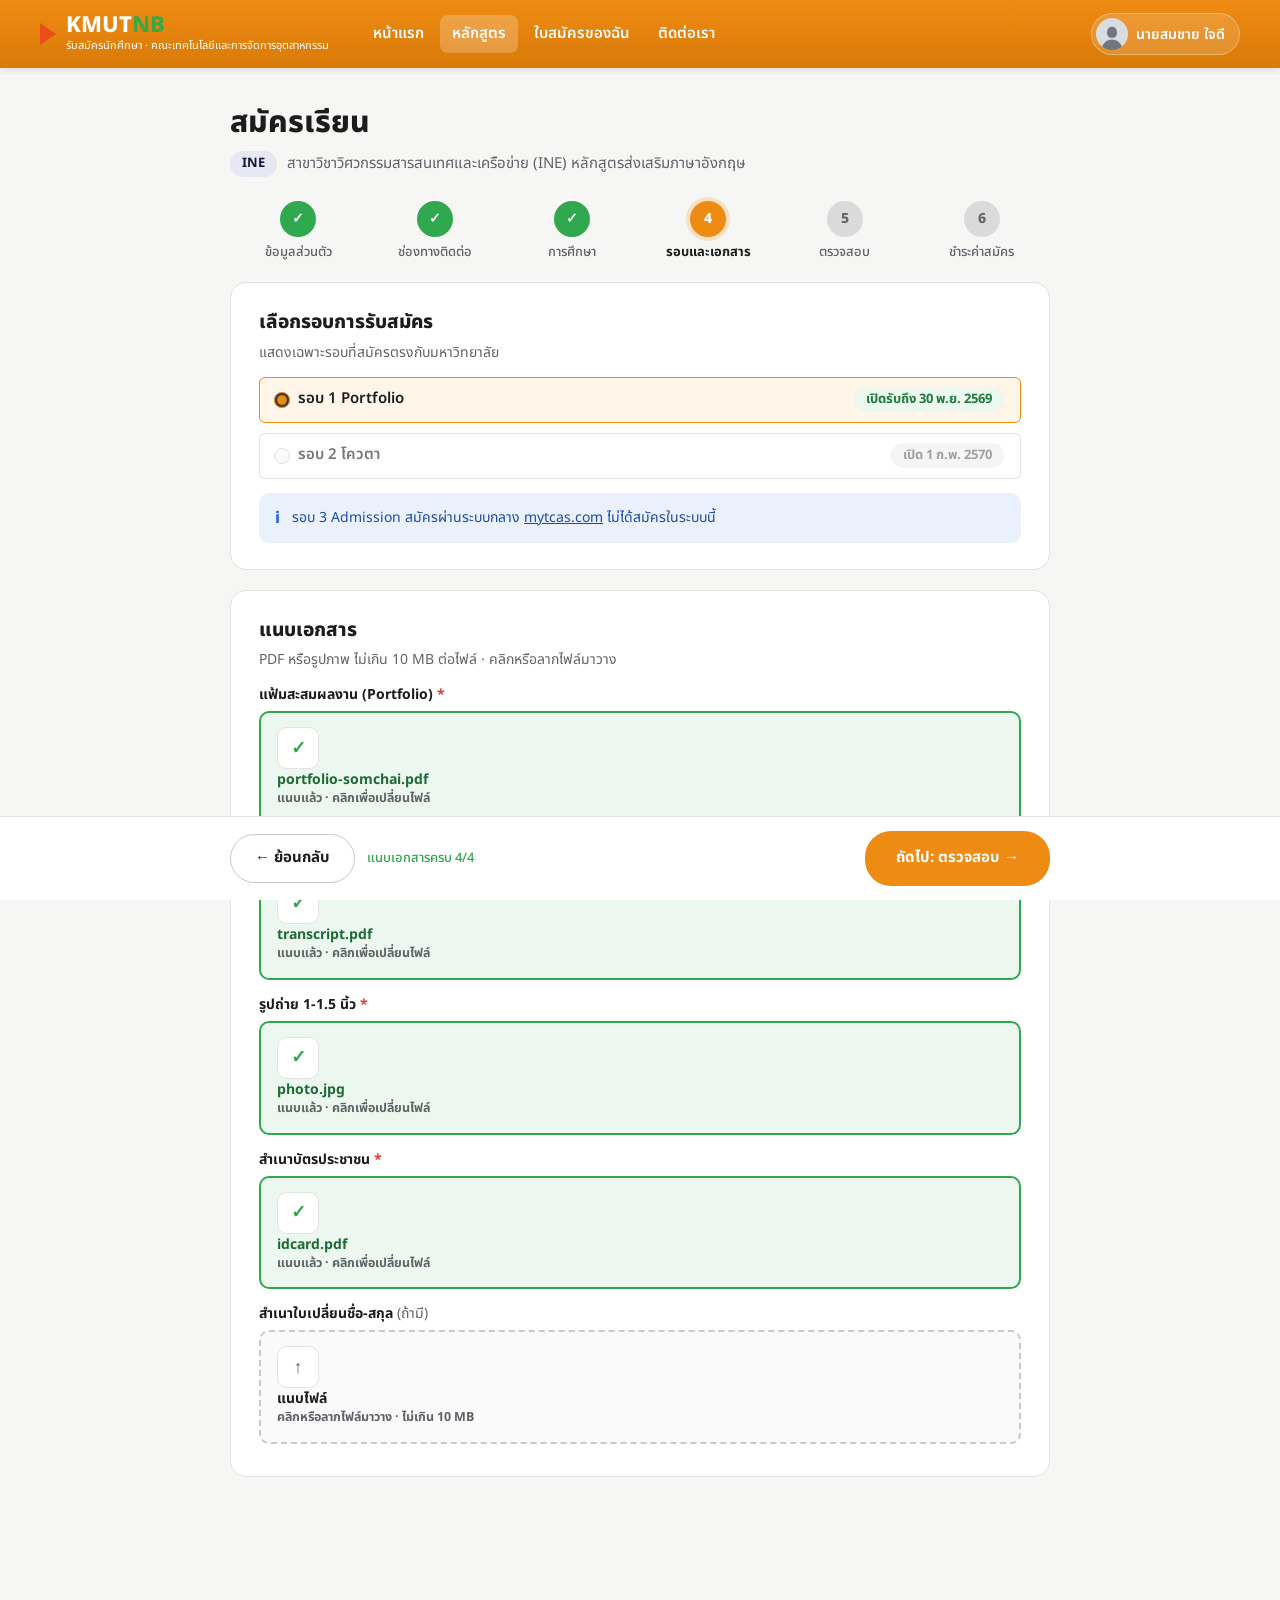
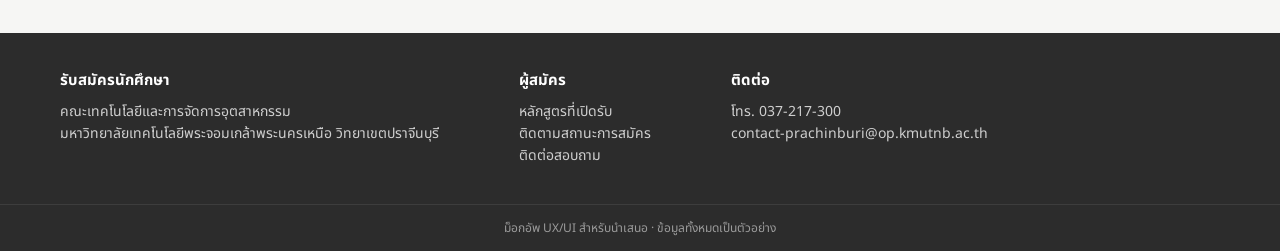
==== apply.html @ 2e982b3c "Add clickable HTML mockup of the admissions flow 14 screens matching the Figma file: home, programs," ====
<!DOCTYPE html>
<html lang="th">
<head>
<meta charset="UTF-8">
<meta name="viewport" content="width=device-width, initial-scale=1.0">
<title>รอบและเอกสาร | สมัครเรียน มจพ. ปราจีนบุรี</title>
<link rel="preconnect" href="https://fonts.googleapis.com">
<link href="https://fonts.googleapis.com/css2?family=Noto+Sans+Thai:wght@400;500;600;700;800&display=swap" rel="stylesheet">
<link rel="stylesheet" href="css/app.css">
</head>
<body data-auth="1" data-nav="programs.html" data-step="3">
<div id="header"></div>

<main id="main">
  <div class="narrow page stack">
    <div>
      <h1 class="page-title">สมัครเรียน</h1>
      <div class="apply-for" id="applyFor"></div>
      <ol class="stepper" id="stepper"></ol>
    </div>

    <section class="card">
      <div>
        <h2 class="card-title">เลือกรอบการรับสมัคร</h2>
        <p class="hint">แสดงเฉพาะรอบที่สมัครตรงกับมหาวิทยาลัย</p>
      </div>
      <div class="radios">
        <label class="radio wide"><input type="radio" name="round" checked><span class="lbl">รอบ 1 Portfolio</span><span class="badge b-green">เปิดรับถึง 30 พ.ย. 2569</span></label>
        <label class="radio wide disabled"><input type="radio" name="round" disabled><span class="lbl">รอบ 2 โควตา</span><span class="badge b-gray">เปิด 1 ก.พ. 2570</span></label>
      </div>
      <div class="callout info"><span class="ic">i</span><div>รอบ 3 Admission สมัครผ่านระบบกลาง <a href="https://student.mytcas.com" target="_blank" rel="noopener">mytcas.com</a> ไม่ได้สมัครในระบบนี้</div></div>
    </section>

    <section class="card">
      <div>
        <h2 class="card-title">แนบเอกสาร</h2>
        <p class="hint">PDF หรือรูปภาพ ไม่เกิน 10 MB ต่อไฟล์ · คลิกหรือลากไฟล์มาวาง</p>
      </div>
      <div class="field">
        <span class="label">แฟ้มสะสมผลงาน (Portfolio) <span class="req">*</span></span>
        <label class="upload has"><span class="fi">✓</span><span><span class="t">portfolio-somchai.pdf</span><span class="s">แนบแล้ว · คลิกเพื่อเปลี่ยนไฟล์</span></span><input type="file" accept=".pdf"></label>
      </div>
      <div class="field">
        <span class="label">ระเบียนแสดงผลการเรียน <span class="req">*</span></span>
        <label class="upload has"><span class="fi">✓</span><span><span class="t">transcript.pdf</span><span class="s">แนบแล้ว · คลิกเพื่อเปลี่ยนไฟล์</span></span><input type="file" accept=".pdf,image/*"></label>
      </div>
      <div class="field">
        <span class="label">รูปถ่าย 1-1.5 นิ้ว <span class="req">*</span></span>
        <label class="upload has"><span class="fi">✓</span><span><span class="t">photo.jpg</span><span class="s">แนบแล้ว · คลิกเพื่อเปลี่ยนไฟล์</span></span><input type="file" accept="image/*"></label>
      </div>
      <div class="field">
        <span class="label">สำเนาบัตรประชาชน <span class="req">*</span></span>
        <label class="upload has"><span class="fi">✓</span><span><span class="t">idcard.pdf</span><span class="s">แนบแล้ว · คลิกเพื่อเปลี่ยนไฟล์</span></span><input type="file" accept=".pdf,image/*"></label>
      </div>
      <div class="field">
        <span class="label">สำเนาใบเปลี่ยนชื่อ-สกุล <span class="opt">(ถ้ามี)</span></span>
        <label class="upload"><span class="fi">↑</span><span><span class="t">แนบไฟล์</span><span class="s">คลิกหรือลากไฟล์มาวาง · ไม่เกิน 10 MB</span></span><input type="file" accept=".pdf,image/*"></label>
      </div>
    </section>
  </div>

  <div class="form-bar">
    <div class="narrow">
      <a class="btn btn-outline" href="profile-3.html">← ย้อนกลับ</a>
      <span class="saved">แนบเอกสารครบ 4/4</span>
      <span class="spacer"></span>
      <a class="btn btn-primary btn-lg" href="review.html">ถัดไป: ตรวจสอบ →</a>
    </div>
  </div>
</main>

<div id="footer"></div>
<script src="js/data.js"></script>
<script src="js/mock.js"></script>
</body>
</html>
---- css/app.css ----
/* ==========================================================================
   KMUTNB Admissions mockup — styles
   Tokens mirror the "Theme" variable collection in the Figma file.
   ========================================================================== */

:root{
  --orange-500:#EE8B13; --orange-600:#D97A08; --orange-700:#B8650A; --orange-50:#FFF5E8;
  --navy-900:#12163A; --navy-700:#1F2456;
  --ink:#1C1C1C; --charcoal:#2C2C2C; --muted:#5F6368; --line:#E3E3E3; --bg:#F6F6F4; --white:#FFFFFF;
  --green-500:#2FA84F; --green-50:#ECF8EF; --red-500:#D93F33;
  --blue-500:#2B6CDF; --blue-50:#EAF1FD; --yellow-50:#FFF8E1;
  --input-line:#CFCFCF;
  --r-sm:6px; --r-md:10px; --r-lg:16px;
  --shadow-1:0 1px 2px rgba(0,0,0,.05);
  --shadow-2:0 8px 24px rgba(0,0,0,.10);
  --header-h:68px;
  --font:"Noto Sans Thai","Segoe UI",Tahoma,sans-serif;
}

*{ box-sizing:border-box; }
html{ scroll-behavior:smooth; scroll-padding-top:calc(var(--header-h) + 16px); }
body{ margin:0; font-family:var(--font); font-size:15px; line-height:1.5; color:var(--ink); background:var(--bg); min-height:100vh; display:flex; flex-direction:column; }
main{ flex:1 0 auto; }
img{ max-width:100%; display:block; }
a{ color:inherit; }
button,input,select,textarea{ font:inherit; color:inherit; }
button{ cursor:pointer; }
h1,h2,h3,p,ul,ol,dl,dd{ margin:0; }
ul,ol{ padding:0; }
:focus-visible{ outline:3px solid var(--blue-500); outline-offset:2px; border-radius:4px; }
[hidden]{ display:none !important; }
.sr-only{ position:absolute; width:1px; height:1px; overflow:hidden; clip:rect(0 0 0 0); white-space:nowrap; }

/* page width: 1160 content (Figma: 140px side padding on 1440) / 820 for forms */
.container,.narrow{ width:100%; margin:0 auto; padding-left:20px; padding-right:20px; }
.container{ max-width:1200px; }
.narrow{ max-width:860px; }
.page{ padding-top:36px; padding-bottom:72px; }
.stack>*+*{ margin-top:20px; }
.row{ display:flex; align-items:center; gap:12px; flex-wrap:wrap; }
.spacer{ flex:1; }
.muted{ color:var(--muted); }
.small{ font-size:13px; }
.req{ color:var(--red-500); }
.opt{ color:var(--muted); font-weight:400; }

/* ---------------- Header (component: Header) ---------------- */
.skip{ position:absolute; left:-999px; top:8px; z-index:999; background:#fff; padding:8px 14px; border-radius:6px; }
.skip:focus{ left:8px; }
.topbar{ position:sticky; top:0; z-index:100; background:linear-gradient(180deg,var(--orange-500),var(--orange-600)); color:#fff; box-shadow:0 2px 8px rgba(0,0,0,.12); }
.topbar-inner{ max-width:1440px; margin:0 auto; height:var(--header-h); padding:0 40px; display:flex; align-items:center; gap:32px; }
.brand{ display:flex; align-items:center; gap:10px; text-decoration:none; flex-shrink:0; }
.brand-flag{ width:0; height:0; border-top:11px solid transparent; border-bottom:11px solid transparent; border-left:16px solid #E94E1B; }
.brand-mark{ display:block; font-size:22px; font-weight:800; line-height:1.1; }
.brand-mark .nb{ color:#3AA845; }
.brand-sub{ display:block; font-size:11px; }
.nav{ display:flex; gap:4px; }
.nav a{ padding:8px 12px; border-radius:8px; font-weight:600; text-decoration:none; }
.nav a:hover{ background:rgba(255,255,255,.14); }
.nav a[aria-current="page"]{ background:rgba(255,255,255,.22); }
.top-right{ margin-left:auto; display:flex; align-items:center; gap:8px; }
.btn-login{ background:#fff; color:var(--orange-700); font-weight:700; font-size:14px; padding:9px 20px; border-radius:22px; text-decoration:none; }
.user-chip{ display:flex; align-items:center; gap:8px; padding:4px 14px 4px 4px; border-radius:24px; background:rgba(255,255,255,.15); border:1px solid rgba(255,255,255,.3); font-weight:600; font-size:14px; text-decoration:none; }
.user-chip img{ width:32px; height:32px; border-radius:50%; object-fit:cover; }
.hamburger{ display:none; width:42px; height:42px; border:none; background:transparent; color:#fff; border-radius:10px; }
.hamburger svg{ width:22px; height:22px; fill:currentColor; }
.mobile-nav{ display:none; }

/* ---------------- Footer ---------------- */
.footer{ background:var(--charcoal); color:#CFCFCF; }
.footer-inner{ max-width:1200px; margin:0 auto; padding:36px 20px; display:flex; flex-wrap:wrap; gap:32px 80px; font-size:14px; line-height:1.6; }
.footer h4{ margin:0 0 8px; color:#fff; font-size:15px; }
.footer a{ display:block; color:#CFCFCF; text-decoration:none; }
.footer a:hover{ color:#fff; }
.footer-bottom{ border-top:1px solid #3D3D3D; padding:14px 20px; text-align:center; font-size:12px; color:#9B9B9B; }

/* ---------------- Buttons (component: Button) ---------------- */
.btn{ display:inline-flex; align-items:center; justify-content:center; gap:8px; min-height:46px; padding:12px 24px; border-radius:26px; border:1.5px solid transparent; font-size:15px; font-weight:700; text-decoration:none; white-space:nowrap; background:none; transition:background .15s,border-color .15s; }
.btn:active{ transform:translateY(1px); }
.btn-primary{ background:var(--orange-500); color:#fff; }
.btn-primary:hover{ background:var(--orange-600); }
.btn-outline{ background:#fff; color:var(--ink); border-color:#C9C9C9; }
.btn-outline:hover{ border-color:var(--ink); }
.btn-ghost{ color:var(--orange-700); }
.btn-ghost:hover{ background:var(--orange-50); }
.btn-ondark{ color:#fff; border-color:rgba(255,255,255,.6); }
.btn-ondark:hover{ border-color:#fff; background:rgba(255,255,255,.08); }
.btn-green{ background:var(--green-500); color:#fff; }
.btn-green:hover{ background:#268A41; }
.btn-lg{ min-height:52px; padding:15px 30px; }
.btn-sm{ min-height:38px; padding:7px 16px; font-size:14px; }
.btn-block{ width:100%; }

/* ---------------- Cards, badges, callouts ---------------- */
.card{ background:#fff; border:1px solid var(--line); border-radius:var(--r-lg); padding:26px 28px; }
.card>*+*{ margin-top:14px; }
.card-title{ font-size:19px; font-weight:800; }
.hint{ font-size:14px; color:var(--muted); }
.card-title+.hint{ margin-top:4px; }
.page-title{ font-size:30px; font-weight:800; line-height:1.3; }
.section-title{ font-size:24px; font-weight:800; }
.badge{ display:inline-flex; align-items:center; padding:3px 12px; border-radius:20px; font-size:13px; font-weight:700; white-space:nowrap; }
.b-navy{ background:#E7E8F3; color:var(--navy-900); }
.b-blue{ background:var(--blue-50); color:var(--blue-500); }
.b-green{ background:var(--green-50); color:#1F7A3A; }
.b-gray{ background:#EFEFEF; color:var(--muted); }
.callout{ display:flex; gap:12px; padding:14px 16px; border-radius:var(--r-md); font-size:14px; }
.callout .ic{ font-size:16px; font-weight:800; line-height:1.4; }
.callout b{ display:block; }
.callout.info{ background:var(--blue-50); color:#1C4CA3; } .callout.info .ic{ color:var(--blue-500); }
.callout.ok{ background:var(--green-50); color:#1F6A34; } .callout.ok .ic{ color:var(--green-500); }
.checklist{ list-style:none; }
.checklist li{ display:flex; gap:10px; margin:6px 0; }
.checklist li::before{ content:"✓"; color:var(--green-500); font-weight:800; }
.bullets{ padding-left:20px; }
.bullets li{ margin:6px 0; }
.summary{ display:grid; grid-template-columns:150px 1fr; gap:8px 14px; font-size:14px; }
.summary dt{ color:var(--muted); }
.summary dd{ font-weight:600; }

/* ---------------- Home ---------------- */
.hero{ position:relative; overflow:hidden; background:var(--navy-900); color:#fff; }
.hero>img{ position:absolute; inset:0; width:100%; height:100%; object-fit:cover; opacity:.35; }
.hero::after{ content:""; position:absolute; inset:0; background:linear-gradient(90deg,rgba(18,22,58,.96) 15%,rgba(18,22,58,.4) 85%); }
.hero-inner{ position:relative; z-index:1; max-width:1200px; margin:0 auto; padding:70px 20px 80px; }
.eyebrow{ color:var(--orange-500); font-weight:800; }
.hero h1{ margin:14px 0; font-size:44px; line-height:1.25; font-weight:800; }
.hero p{ max-width:660px; font-size:17px; color:#D9DAE8; }
.hero .row{ margin-top:28px; }
.home-sec+.home-sec{ margin-top:40px; }
.home-sec .sub{ margin:4px 0 18px; color:var(--muted); }
.steps{ display:grid; grid-template-columns:repeat(4,1fr); gap:16px; }
.step{ background:#fff; border:1px solid var(--line); border-radius:var(--r-lg); padding:20px; }
.step .num{ width:34px; height:34px; border-radius:50%; background:var(--orange-500); color:#fff; font-weight:800; display:flex; align-items:center; justify-content:center; margin-bottom:8px; }
.step h3{ font-size:17px; }
.step p{ margin-top:4px; font-size:14px; color:var(--muted); }
.rounds{ display:grid; grid-template-columns:repeat(4,1fr); gap:12px; }
.round{ background:var(--navy-900); border-radius:var(--r-md); padding:14px 18px; border:3px solid transparent; }
.round.now{ border-color:var(--orange-500); }
.round b{ display:block; color:var(--orange-500); font-size:16px; }
.round span{ font-size:13px; color:#C8CAEA; }
.head-row{ display:flex; align-items:center; justify-content:space-between; gap:12px; flex-wrap:wrap; margin-bottom:16px; }

/* ---------------- Program card (component: Program card) ---------------- */
.grid-programs{ display:grid; grid-template-columns:repeat(4,1fr); gap:24px 20px; }
.pcard{ display:flex; flex-direction:column; height:300px; background:#fff; border:1px solid var(--line); border-radius:14px; overflow:hidden; text-decoration:none; box-shadow:0 6px 18px rgba(0,0,0,.10); transition:transform .15s,box-shadow .15s; }
.pcard:hover{ transform:translateY(-3px); box-shadow:0 12px 26px rgba(0,0,0,.14); }
.pcard .cover{ position:relative; height:170px; flex-shrink:0; overflow:hidden; color:#fff; border-bottom:4px solid var(--orange-500);
  background:linear-gradient(145deg,#291BD6 0%,#12163A 100%); }
.pcard .cover::before,.pcard .cover::after{ content:""; position:absolute; border-radius:50%; border:18px solid rgba(255,255,255,.09); }
.pcard .cover::before{ width:200px; height:200px; right:-90px; top:-60px; }
.pcard .cover::after{ width:150px; height:150px; right:-80px; top:40px; border-color:rgba(255,255,255,.07); }
.pcard .tag{ position:absolute; left:18px; top:16px; padding:3px 10px; border-radius:12px; font-size:12px; font-weight:600; background:rgba(255,255,255,.16); border:1px solid rgba(255,255,255,.28); }
.pcard .code{ position:absolute; left:18px; bottom:14px; font-size:46px; font-weight:800; line-height:1; }
.pcard .plate{ flex:1; display:flex; flex-direction:column; padding:14px 18px 16px; }
.pcard .name{ white-space:pre-line; font-size:15px; font-weight:700; line-height:1.4; display:-webkit-box; -webkit-line-clamp:2; -webkit-box-orient:vertical; overflow:hidden; }
.pcard .fee{ margin-top:auto; font-size:13px; font-weight:600; color:var(--muted); }

/* ---------------- Programs page ---------------- */
.search{ display:flex; align-items:center; gap:10px; background:#fff; border:1.5px solid var(--line); border-radius:24px; padding:0 18px; }
.search:focus-within{ border-color:var(--orange-500); box-shadow:0 0 0 3px rgba(238,139,19,.2); }
.search svg{ width:20px; height:20px; fill:var(--muted); flex-shrink:0; }
.search input{ flex:1; border:none; outline:none; height:48px; background:none; }
.chips{ display:flex; gap:8px; flex-wrap:wrap; }
.chip{ display:inline-flex; gap:6px; align-items:center; padding:8px 16px; border-radius:22px; border:1.5px solid var(--line); background:#fff; font-size:14px; font-weight:600; }
.chip .n{ font-size:12px; font-weight:400; color:var(--muted); }
.chip[aria-pressed="true"]{ background:var(--navy-900); border-color:var(--navy-900); color:#fff; }
.chip[aria-pressed="true"] .n{ color:#C8CAEA; }
.empty{ text-align:center; padding:48px 20px; color:var(--muted); }

/* ---------------- Program detail ---------------- */
.major-hero{ position:relative; overflow:hidden; background:var(--orange-700); color:#fff; }
.major-hero>img{ position:absolute; inset:0; width:100%; height:100%; object-fit:cover; opacity:.35; }
.major-hero::after{ content:""; position:absolute; inset:0; background:linear-gradient(90deg,rgba(184,102,10,1) 5%,rgba(238,139,19,.35)); }
.major-hero .inner{ position:relative; z-index:1; max-width:1200px; margin:0 auto; padding:36px 20px 40px; }
.crumbs{ font-size:13px; }
.crumbs a{ text-decoration:none; } .crumbs a:hover{ text-decoration:underline; }
.major-hero .code{ font-size:56px; font-weight:800; line-height:1.1; }
.major-hero .en{ font-size:20px; font-weight:700; }
.major-hero .th{ font-size:15px; color:#FFE9CC; }
.two-col{ display:grid; grid-template-columns:1fr 330px; gap:24px; align-items:start; }
.aside{ position:sticky; top:calc(var(--header-h) + 20px); }
.aside>*+*{ margin-top:16px; }
.fee-box{ background:var(--navy-900); color:#fff; border-radius:var(--r-lg); padding:22px; }
.fee-box .lbl,.fee-box .per{ font-size:13px; color:#C8CAEA; }
.fee-box .amt{ font-size:32px; font-weight:800; color:var(--orange-500); }
.cols-2{ display:grid; grid-template-columns:1fr 1fr; gap:24px; }

/* ---------------- Login ---------------- */
.login{ display:grid; grid-template-columns:780fr 660fr; min-height:100vh; background:var(--ink); }
.login-photo{ position:relative; overflow:hidden; background:#000; }
.login-photo img{ width:100%; height:100%; object-fit:cover; opacity:.7; }
.login-photo .brand{ position:absolute; left:32px; top:28px; color:#fff; }
.login-photo .quote{ position:absolute; left:40px; right:40px; bottom:60px; color:#fff; font-size:30px; font-weight:800; line-height:1.4; text-shadow:0 2px 12px rgba(0,0,0,.5); }
.login-side{ display:flex; align-items:center; justify-content:center; padding:40px 20px; color:#fff; }
.login-box{ width:100%; max-width:380px; }
.login-box>*+*{ margin-top:16px; }
.login-box h1{ font-size:30px; font-weight:800; }
.login-box .lead{ font-size:14px; color:#AFAFAF; }
.login-box label{ display:block; margin-bottom:6px; font-size:14px; font-weight:700; color:#E6E6E6; }
.login-box input{ width:100%; height:46px; padding:0 12px; border:none; border-radius:var(--r-sm); background:#EDEDED; color:#111; }
.login-box .help{ font-size:12.5px; color:#9C9C9C; }
.or{ text-align:center; font-size:13px; color:#8E8E8E; }
.oauth{ display:grid; grid-template-columns:1fr 1fr; gap:10px; }
.oauth a{ display:flex; align-items:center; justify-content:center; gap:8px; height:48px; border-radius:var(--r-md); background:#222; border:1.5px solid #3D3D3D; font-weight:600; text-decoration:none; }
.oauth a:hover{ border-color:#777; }
.oauth img{ width:20px; height:20px; }

/* ---------------- Apply flow ---------------- */
.apply-for{ display:flex; align-items:center; gap:10px; flex-wrap:wrap; margin-top:8px; color:var(--muted); }
.stepper{ display:grid; grid-template-columns:repeat(6,1fr); list-style:none; margin:24px 0 20px; }
.stepper li{ display:flex; flex-direction:column; align-items:center; gap:6px; font-size:13px; font-weight:500; color:var(--muted); text-align:center; }
.stepper .dot{ width:36px; height:36px; border-radius:50%; display:flex; align-items:center; justify-content:center; background:#DADADA; color:#666; font-weight:800; font-size:14px; }
.stepper .done .dot{ background:var(--green-500); color:#fff; }
.stepper .active{ color:var(--ink); font-weight:700; }
.stepper .active .dot{ background:var(--orange-500); color:#fff; box-shadow:0 0 0 4px rgba(238,139,19,.2); }
.fields{ display:grid; grid-template-columns:1fr 1fr; gap:16px 18px; }
.full{ grid-column:1/-1; }
.field label,.field .label{ display:block; margin-bottom:6px; font-size:14px; font-weight:700; }
.field input,.field select,.field textarea{ width:100%; min-height:46px; padding:10px 12px; border:1.5px solid var(--input-line); border-radius:var(--r-sm); background:#fff; }
.field textarea{ min-height:88px; resize:vertical; }
.field input:focus,.field select:focus,.field textarea:focus{ outline:none; border-color:var(--orange-500); box-shadow:0 0 0 3px rgba(238,139,19,.2); }
.field .help{ margin-top:6px; font-size:12.5px; color:var(--muted); }
.avatar-pick{ display:flex; align-items:center; gap:16px; }
.avatar-pick .ph{ width:88px; height:88px; border-radius:50%; background:#E6E6E6; border:2px dashed #C2C2C2; flex-shrink:0; }
.radios{ display:flex; flex-wrap:wrap; gap:10px; }
.radio{ display:flex; align-items:center; gap:8px; min-height:46px; padding:0 16px 0 14px; border:1.5px solid var(--input-line); border-radius:var(--r-sm); background:#fff; font-weight:500; cursor:pointer; }
.radio input{ width:16px; height:16px; margin:0; accent-color:var(--orange-500); }
.radio:has(input:checked){ border-color:var(--orange-500); background:var(--orange-50); }
.radio.disabled{ opacity:.6; cursor:not-allowed; }
.radio.wide{ width:100%; }
.radio.wide .lbl{ flex:1; font-weight:600; }
.check{ display:flex; align-items:flex-start; gap:10px; cursor:pointer; }
.check input{ width:20px; height:20px; margin:1px 0 0; flex-shrink:0; accent-color:var(--orange-500); }
details.more{ background:#FCFCFC; border:1.5px solid var(--line); border-radius:var(--r-md); padding:0 16px; }
details.more summary{ display:flex; align-items:center; gap:10px; padding:14px 0; font-weight:700; cursor:pointer; list-style:none; }
details.more summary::-webkit-details-marker{ display:none; }
details.more summary::before{ content:"+"; color:var(--orange-700); font-size:16px; font-weight:800; width:12px; }
details.more[open] summary::before{ content:"–"; }
details.more summary .opt{ font-size:13px; }
details.more>div{ padding-bottom:18px; }
.upload{ display:flex; align-items:center; gap:14px; padding:14px 16px; border:2px dashed #C9C9C9; border-radius:var(--r-md); background:#FAFAFA; cursor:pointer; }
.upload:hover{ border-color:var(--orange-500); background:var(--orange-50); }
.upload.has{ border-style:solid; border-color:var(--green-500); background:var(--green-50); }
.upload .fi{ width:42px; height:42px; display:flex; align-items:center; justify-content:center; flex-shrink:0; border-radius:var(--r-md); background:#fff; border:1px solid var(--line); font-size:18px; font-weight:800; color:var(--muted); }
.upload.has .fi{ color:var(--green-500); }
.upload .t{ display:block; font-size:14px; font-weight:700; }
.upload.has .t{ color:#1F6A34; }
.upload .s{ display:block; font-size:12.5px; color:var(--muted); }
.upload input{ display:none; }
.form-bar{ position:sticky; bottom:0; z-index:20; background:#fff; border-top:1px solid var(--line); }
.form-bar .narrow{ display:flex; align-items:center; gap:12px; padding-top:14px; padding-bottom:14px; }
.saved{ font-size:13px; font-weight:500; color:var(--green-500); }
.qr{ width:200px; height:200px; margin:0 auto; display:flex; align-items:center; justify-content:center; border:2px dashed #BDBDBD; border-radius:12px; background:#FAFAFA; font-weight:700; color:var(--muted); }
.pay-amount{ font-size:34px; font-weight:800; color:var(--orange-700); }

/* ---------------- Modal (screen 11) ---------------- */
.modal{ position:fixed; inset:0; z-index:500; display:none; align-items:center; justify-content:center; padding:20px; background:rgba(15,15,20,.55); }
.modal.open{ display:flex; }
.modal-card{ width:100%; max-width:440px; padding:32px 28px 26px; border-radius:var(--r-lg); background:#fff; text-align:center; box-shadow:0 24px 60px rgba(0,0,0,.35); }
.modal-card>*+*{ margin-top:12px; }
.big-check{ width:74px; height:74px; margin:0 auto; border-radius:50%; background:var(--green-500); color:#fff; font-size:36px; font-weight:800; display:flex; align-items:center; justify-content:center; }
.modal-card h3{ font-size:22px; font-weight:800; }
.modal-card p{ font-size:14px; color:var(--muted); }

/* ---------------- My application ---------------- */
.app-card{ display:flex; align-items:center; gap:18px; padding:20px; background:#fff; border:1px solid var(--line); border-radius:var(--r-lg); text-decoration:none; }
.app-card:hover{ border-color:#C9C9C9; }
.app-card .code{ width:64px; height:64px; flex-shrink:0; display:flex; align-items:center; justify-content:center; border-radius:var(--r-md); background:var(--navy-900); color:var(--orange-500); font-size:18px; font-weight:800; }
.app-card h2{ font-size:16px; font-weight:700; }
.app-card .meta{ margin:4px 0 6px; font-size:13px; color:var(--muted); }
.next-steps{ list-style:none; counter-reset:n; }
.next-steps li{ counter-increment:n; position:relative; padding-left:40px; margin:10px 0; }
.next-steps li::before{ content:counter(n); position:absolute; left:0; top:0; width:28px; height:28px; border-radius:50%; background:var(--navy-900); color:#fff; font-size:13px; font-weight:800; display:flex; align-items:center; justify-content:center; }
.next-steps b{ display:block; }
.next-steps span{ font-size:13px; color:var(--muted); }
.timeline{ list-style:none; }
.timeline li{ position:relative; display:flex; gap:14px; padding-bottom:16px; }
.timeline li:last-child{ padding-bottom:0; }
.timeline li::before{ content:""; position:absolute; left:15px; top:33px; bottom:0; width:3px; background:#DDD; }
.timeline li:last-child::before{ display:none; }
.timeline li.done::before{ background:var(--green-500); }
.timeline .tdot{ position:relative; z-index:1; width:33px; height:33px; flex-shrink:0; border-radius:50%; display:flex; align-items:center; justify-content:center; font-size:14px; font-weight:800; background:#fff; border:3px solid #D0D0D0; color:#999; }
.timeline .done .tdot{ background:var(--green-500); border-color:var(--green-500); color:#fff; }
.timeline .active .tdot{ background:var(--orange-500); border-color:var(--orange-500); color:#fff; }
.timeline .tbox{ flex:1; padding:10px 16px; border:1px solid var(--line); border-radius:var(--r-md); background:#fff; }
.timeline .active .tbox{ border-color:var(--orange-500); background:var(--orange-50); }
.timeline .tname{ font-weight:700; }
.timeline .pending .tname{ color:#8A8A8A; }
.timeline .tdate{ font-size:12.5px; color:var(--muted); }
.card.passed{ background:var(--green-50); border-color:#B9E3C4; }

/* ---------------- Contact ---------------- */
.map{ position:relative; height:340px; overflow:hidden; border-radius:var(--r-lg); background:#EEEBE3; }
.map iframe{ width:100%; height:100%; border:0; display:block; }
.map .open-maps{ position:absolute; right:14px; top:14px; }
.faq details.more{ background:#fff; }
.faq details.more+details.more{ margin-top:10px; }

/* ---------------- Responsive ---------------- */
@media (max-width:1100px){
  .topbar-inner{ padding:0 20px; gap:20px; }
  .brand-sub{ display:none; }
  .grid-programs{ grid-template-columns:repeat(3,1fr); }
}
@media (max-width:900px){
  .two-col{ grid-template-columns:1fr; }
  .aside{ position:static; }
  .steps,.rounds{ grid-template-columns:repeat(2,1fr); }
  .grid-programs{ grid-template-columns:repeat(2,1fr); }
  .login{ grid-template-columns:1fr; }
  .login-photo{ height:220px; }
  .login-photo .quote{ font-size:20px; bottom:20px; }
}
@media (max-width:760px){
  .nav{ display:none; }
  .hamburger{ display:inline-flex; align-items:center; justify-content:center; }
  .user-chip .nm{ display:none; }
  .user-chip{ padding:4px; }
  .mobile-nav.open{ display:block; position:sticky; top:var(--header-h); z-index:99; background:#fff; box-shadow:var(--shadow-2); }
  .mobile-nav a{ display:block; padding:14px 20px; border-bottom:1px solid var(--line); font-weight:600; text-decoration:none; }
  .mobile-nav a[aria-current="page"]{ color:var(--orange-700); background:var(--orange-50); }
  .hero h1{ font-size:30px; }
  .hero-inner{ padding:48px 20px 56px; }
  .page-title{ font-size:24px; }
  .fields,.cols-2{ grid-template-columns:1fr; }
  .card{ padding:20px 18px; }
  .stepper .lbl{ display:none; }
  .summary{ grid-template-columns:1fr; gap:2px; }
  .summary dd{ margin-bottom:8px; }
  .btn{ white-space:normal; text-align:center; }
  .form-bar .saved{ display:none; }
  .app-card{ align-items:flex-start; }
}
@media (max-width:480px){
  .steps,.rounds{ grid-template-columns:1fr; }
  .grid-programs{ grid-template-columns:1fr; }
  .pcard{ height:auto; }
  .pcard .plate{ min-height:110px; }
}
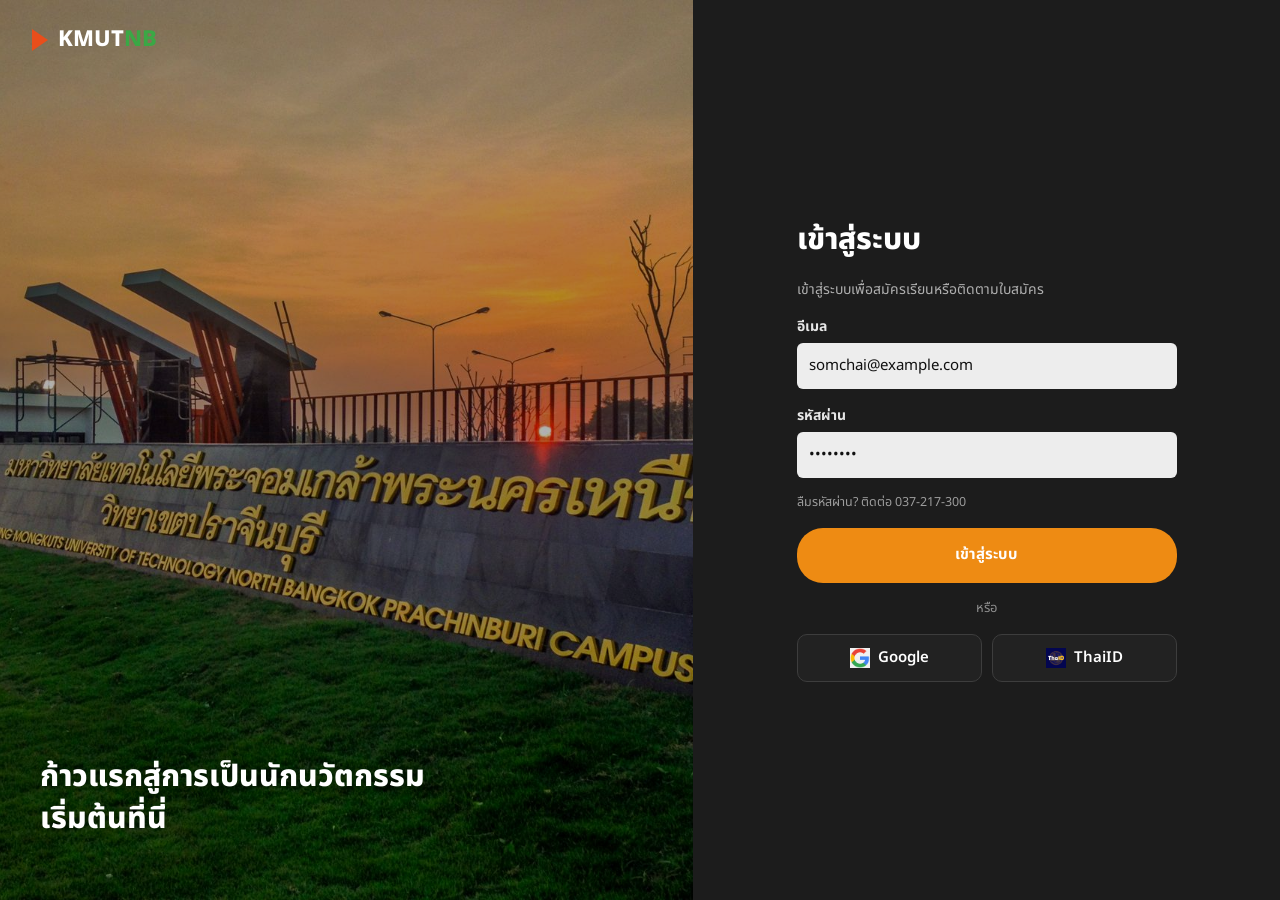
==== commit 34c5f4c4: "Make the mockup behave like the real site Sign-in state with logout, entered data carried to review " ====
--- a/apply.html
+++ b/apply.html
@@ -25,7 +25,7 @@
         <p class="hint">แสดงเฉพาะรอบที่สมัครตรงกับมหาวิทยาลัย</p>
       </div>
       <div class="radios">
-        <label class="radio wide"><input type="radio" name="round" checked><span class="lbl">รอบ 1 Portfolio</span><span class="badge b-green">เปิดรับถึง 30 พ.ย. 2569</span></label>
+        <label class="radio wide"><input type="radio" name="round" value="รอบ 1 Portfolio" checked><span class="lbl">รอบ 1 Portfolio</span><span class="badge b-green">เปิดรับถึง 30 พ.ย. 2569</span></label>
         <label class="radio wide disabled"><input type="radio" name="round" disabled><span class="lbl">รอบ 2 โควตา</span><span class="badge b-gray">เปิด 1 ก.พ. 2570</span></label>
       </div>
       <div class="callout info"><span class="ic">i</span><div>รอบ 3 Admission สมัครผ่านระบบกลาง <a href="https://student.mytcas.com" target="_blank" rel="noopener">mytcas.com</a> ไม่ได้สมัครในระบบนี้</div></div>
@@ -62,9 +62,9 @@
   <div class="form-bar">
     <div class="narrow">
       <a class="btn btn-outline" href="profile-3.html">← ย้อนกลับ</a>
-      <span class="saved">แนบเอกสารครบ 4/4</span>
+      <span class="saved" id="docCount">แนบเอกสารครบ 4/4</span>
       <span class="spacer"></span>
-      <a class="btn btn-primary btn-lg" href="review.html">ถัดไป: ตรวจสอบ →</a>
+      <a class="btn btn-primary btn-lg" id="nextBtn" href="review.html">ถัดไป: ตรวจสอบ →</a>
     </div>
   </div>
 </main>
@@ -72,5 +72,26 @@
 <div id="footer"></div>
 <script src="js/data.js"></script>
 <script src="js/mock.js"></script>
+<script>
+  /* returning applicants skip steps 1-3, so "back" leads to the program page instead */
+  if(Store.profile.done && document.referrer.indexOf("profile-3.html") === -1){
+    const back = document.querySelector(".form-bar .btn-outline");
+    back.href = "major.html?code=" + chosenProgram().code;
+    back.textContent = "← กลับไปหน้าหลักสูตร";
+  }
+  const required = () => [...document.querySelectorAll(".upload")].slice(0, 4);
+  function count(){
+    const n = required().filter(b => b.classList.contains("has")).length;
+    const el = document.getElementById("docCount");
+    el.textContent = n === 4 ? "แนบเอกสารครบ 4/4" : "แนบเอกสารแล้ว " + n + "/4";
+    el.style.color = n === 4 ? "" : "var(--orange-700)";
+  }
+  document.addEventListener("docs-changed", count);
+  document.getElementById("nextBtn").addEventListener("click", e => {
+    e.preventDefault();
+    Store.saveDraft({ round: document.querySelector('input[name=round]:checked').value });
+    location.href = "review.html";
+  });
+</script>
 </body>
 </html>
--- a/css/app.css
+++ b/css/app.css
@@ -297,6 +297,22 @@
 .faq details.more{ background:#fff; }
 .faq details.more+details.more{ margin-top:10px; }
 
+/* ---------------- Live-demo additions ---------------- */
+.btn-logout{ background:rgba(255,255,255,.15); border:1px solid rgba(255,255,255,.35); color:#fff; border-radius:20px; padding:7px 14px; font-size:13px; font-weight:600; }
+.btn-logout:hover{ background:rgba(255,255,255,.25); }
+.linklike{ background:none; border:none; padding:0; color:#BDBDBD; text-decoration:underline; font-size:12px; }
+.invalid input,.invalid select,.invalid textarea{ border-color:var(--red-500) !important; background:#FFF8F7; }
+.check.invalid{ color:var(--red-500); }
+.toast{ position:fixed; left:50%; bottom:24px; transform:translate(-50%,20px); opacity:0; pointer-events:none; z-index:999; background:var(--ink); color:#fff; padding:12px 20px; border-radius:24px; font-size:14px; transition:opacity .2s,transform .2s; max-width:calc(100% - 32px); text-align:center; }
+.toast.show{ opacity:1; transform:translate(-50%,0); }
+.demo-bar{ display:flex; align-items:center; flex-wrap:wrap; gap:10px; padding:10px 14px; border:1px dashed #E0C060; border-radius:var(--r-md); background:var(--yellow-50); font-size:13.5px; }
+.demo-bar b{ color:#7A5A00; }
+.app-list>*+*{ margin-top:10px; }
+#content>*+*{ margin-top:20px; }
+.app-card[aria-current="true"]{ border-color:var(--orange-500); box-shadow:0 0 0 3px rgba(238,139,19,.15); }
+.card.warn{ background:var(--yellow-50); border-color:#F3DE9C; }
+.b-orange{ background:var(--orange-50); color:var(--orange-700); }
+
 /* ---------------- Responsive ---------------- */
 @media (max-width:1100px){
   .topbar-inner{ padding:0 20px; gap:20px; }
@@ -315,7 +331,7 @@
 @media (max-width:760px){
   .nav{ display:none; }
   .hamburger{ display:inline-flex; align-items:center; justify-content:center; }
-  .user-chip .nm{ display:none; }
+  .user-chip .nm,.btn-logout{ display:none; }
   .user-chip{ padding:4px; }
   .mobile-nav.open{ display:block; position:sticky; top:var(--header-h); z-index:99; background:#fff; box-shadow:var(--shadow-2); }
   .mobile-nav a{ display:block; padding:14px 20px; border-bottom:1px solid var(--line); font-weight:600; text-decoration:none; }
